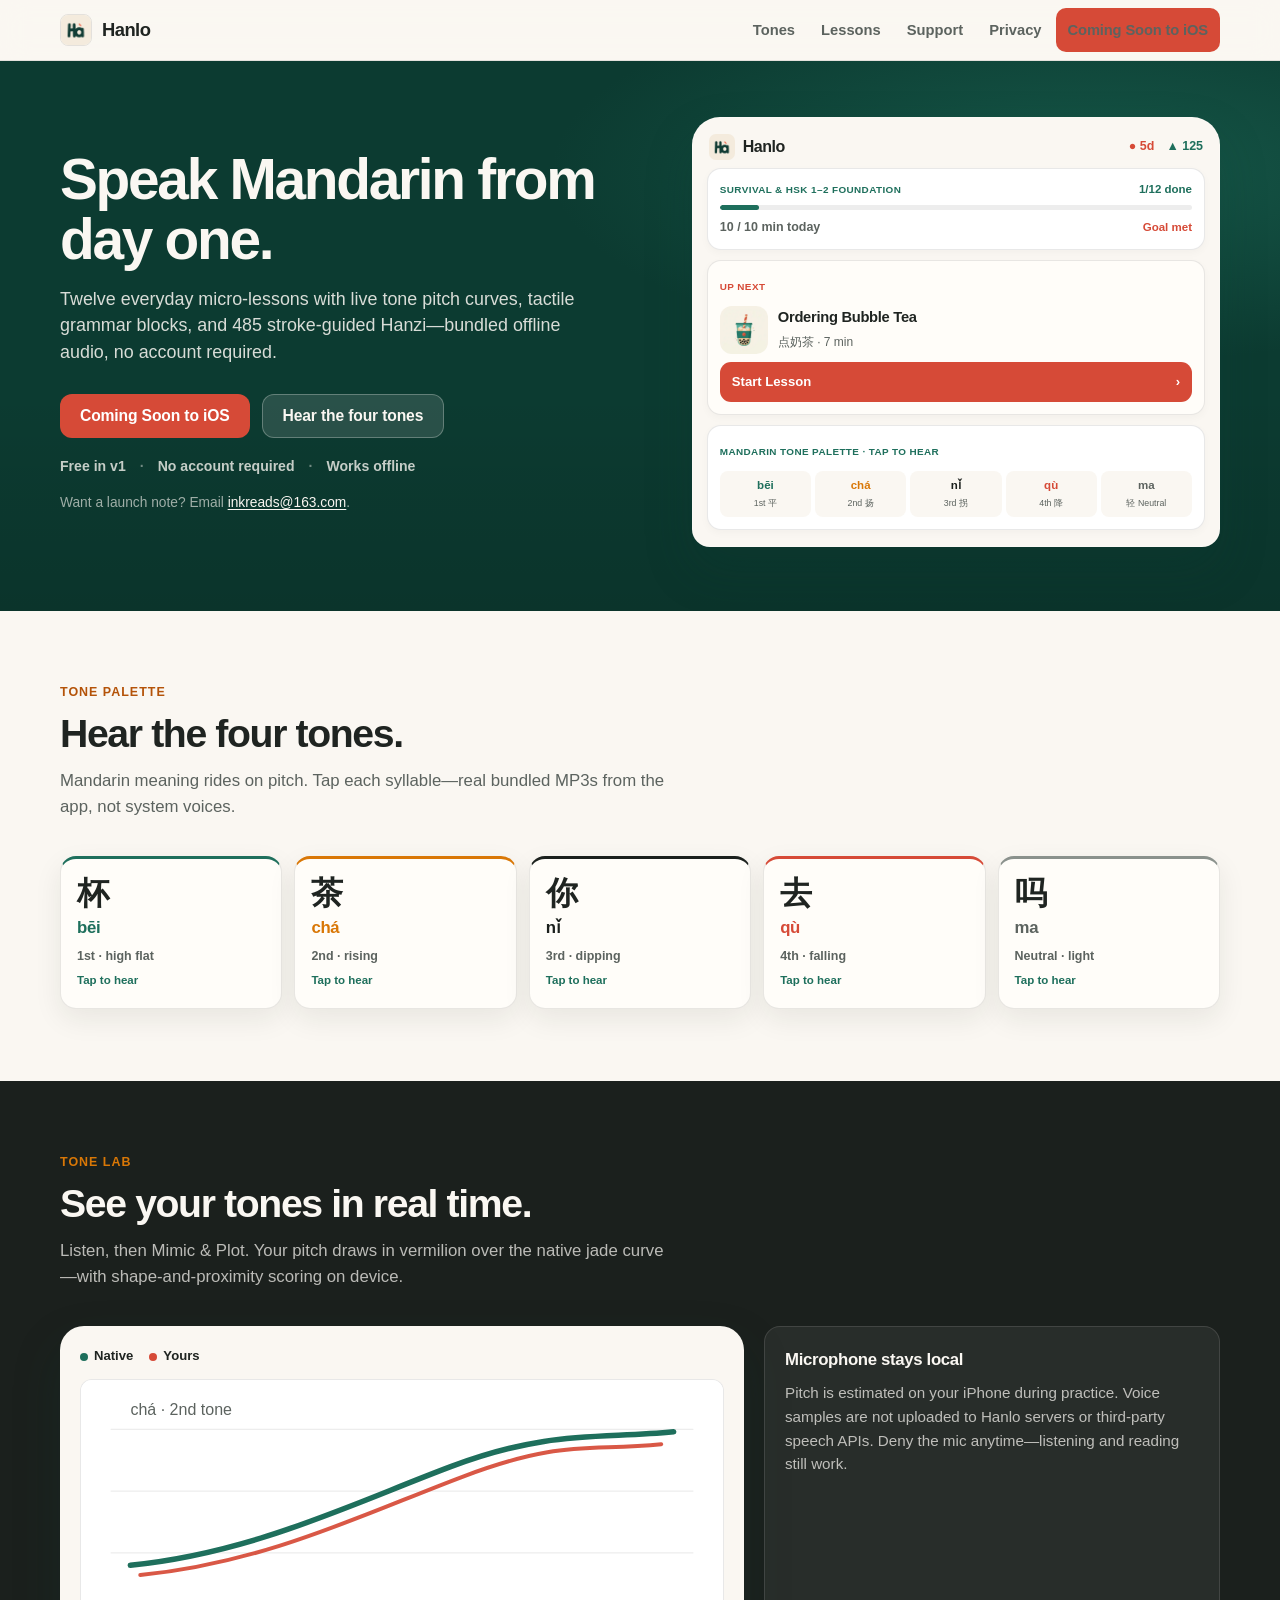
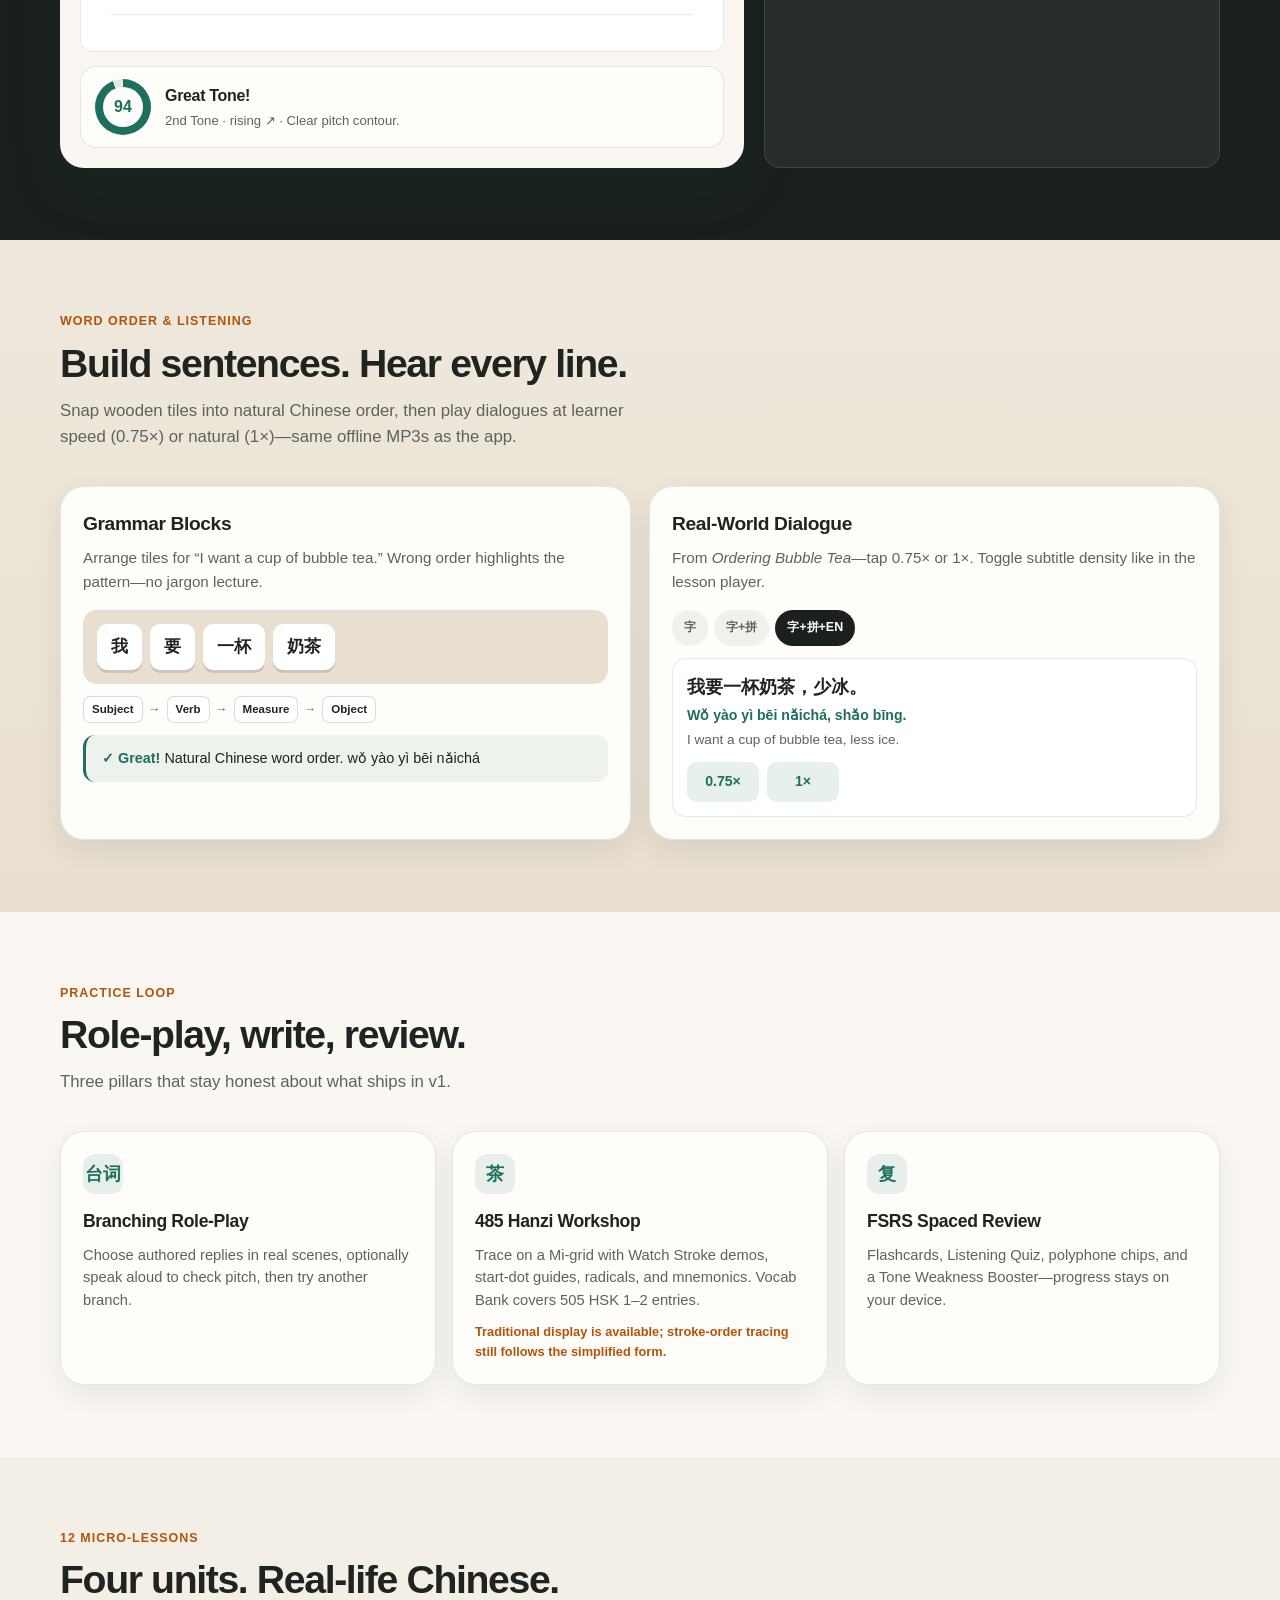
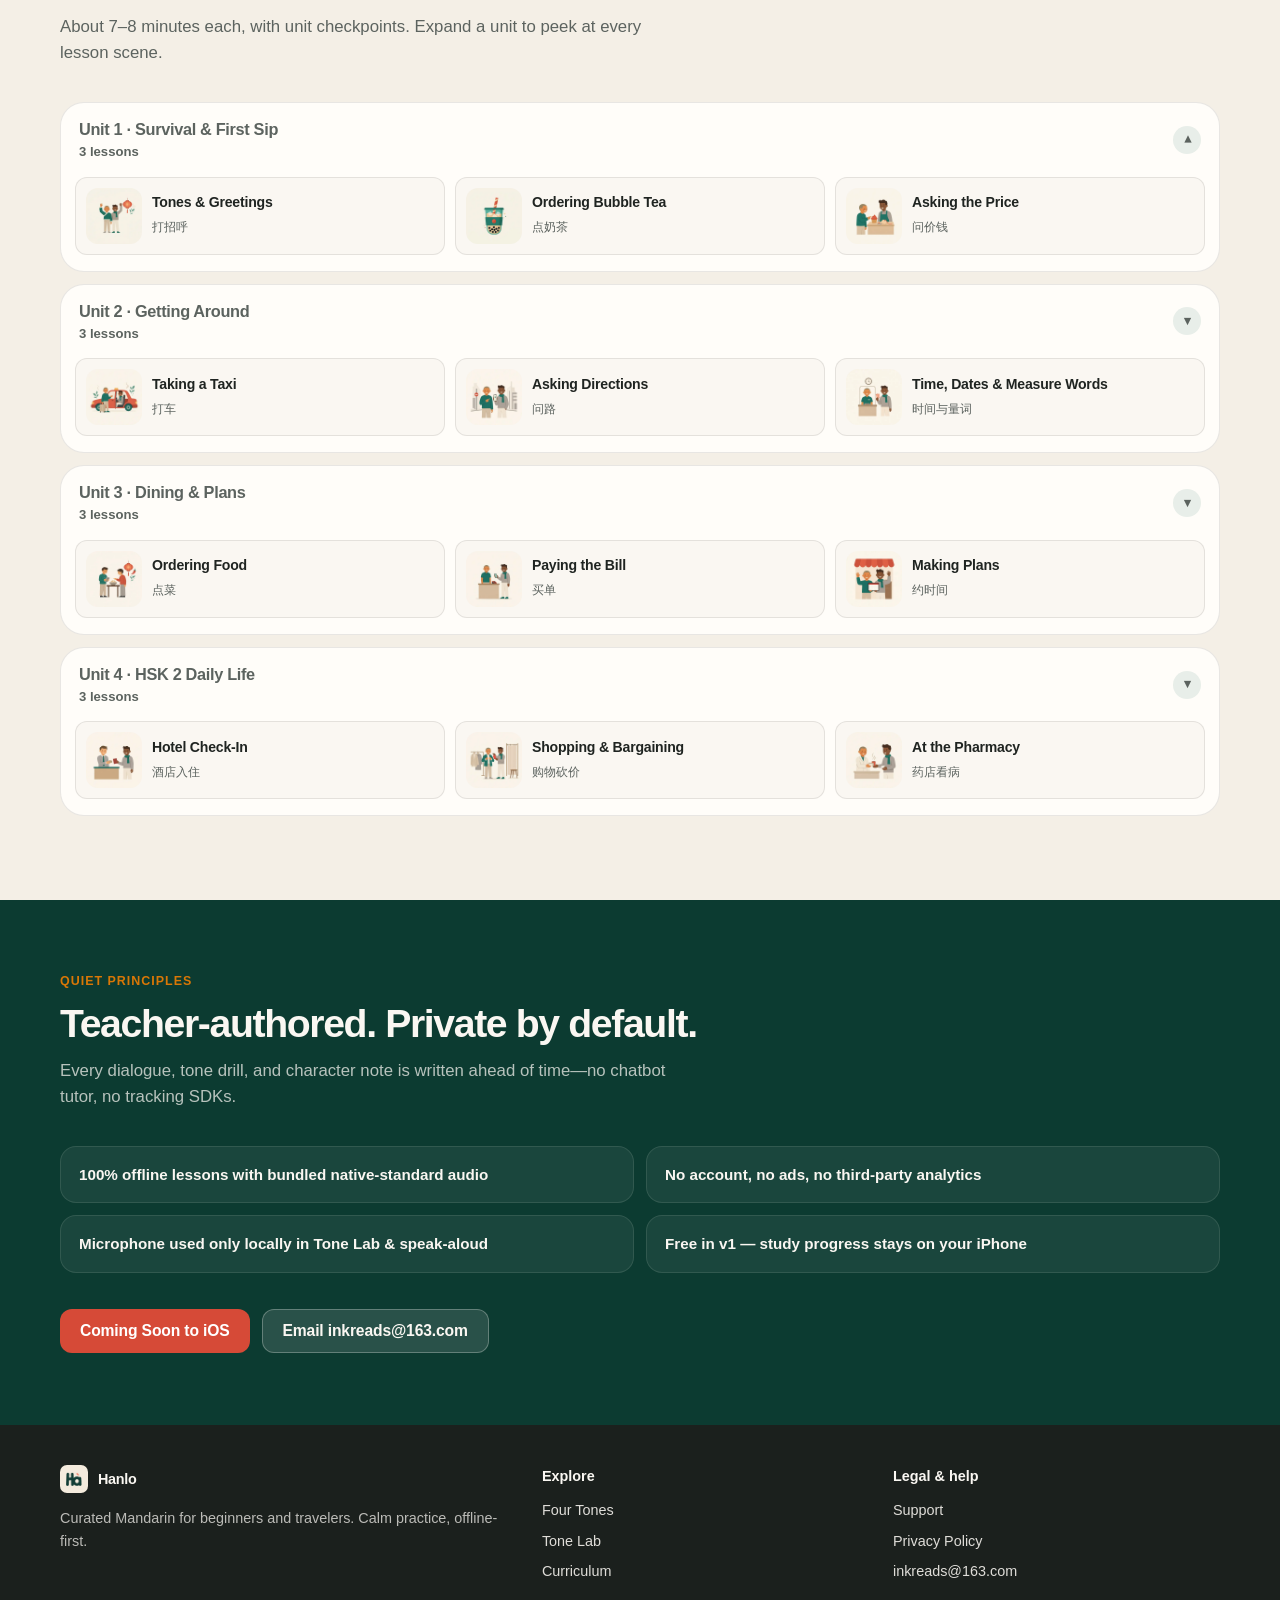
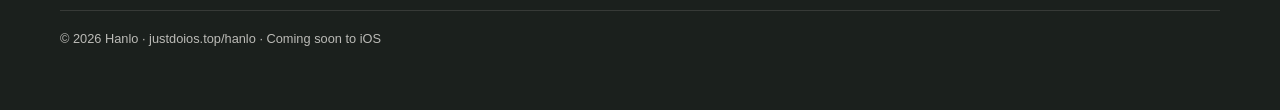
==== hanlo/index.html @ e84b67d1 "Publish Hanlo marketing site under hanlo/ Ship the static landing page, support FAQ, updated privacy" ====
<!DOCTYPE html>
<html lang="en">
<head>
  <meta charset="UTF-8" />
  <meta name="viewport" content="width=device-width, initial-scale=1.0" />
  <title>Hanlo — Speak Mandarin from day one</title>
  <meta name="description" content="Hanlo is a calm, offline Mandarin app for beginners and travelers: live Tone Lab pitch curves, grammar blocks, 485 stroke-guided Hanzi, and 12 real-life lessons. Free in v1, no account required." />
  <link rel="canonical" href="https://justdoios.top/hanlo/" />
  <meta name="theme-color" content="#0C3B31" />

  <meta property="og:type" content="website" />
  <meta property="og:url" content="https://justdoios.top/hanlo/" />
  <meta property="og:title" content="Hanlo — Speak Mandarin from day one" />
  <meta property="og:description" content="Curated Chinese, 100% offline. Live tone pitch plotting, wooden grammar blocks, 485 Hanzi, and bundled native-standard audio." />
  <meta property="og:image" content="https://justdoios.top/hanlo/assets/brand/og-hanlo.jpg" />
  <meta property="og:image:width" content="1200" />
  <meta property="og:image:height" content="630" />

  <meta name="twitter:card" content="summary_large_image" />
  <meta name="twitter:title" content="Hanlo — Speak Mandarin from day one" />
  <meta name="twitter:description" content="Curated Chinese, 100% offline. Live tones, grammar blocks, 485 Hanzi, 12 everyday lessons." />
  <meta name="twitter:image" content="https://justdoios.top/hanlo/assets/brand/og-hanlo.jpg" />

  <link rel="icon" type="image/png" href="./assets/brand/favicon.png" />
  <link rel="apple-touch-icon" href="./assets/brand/apple-touch-icon.png" />

  <link rel="stylesheet" href="./styles/tokens.css" />
  <link rel="stylesheet" href="./styles/site.css" />

  <script type="application/ld+json">
  {
    "@context": "https://schema.org",
    "@type": "SoftwareApplication",
    "name": "Hanlo",
    "applicationCategory": "EducationalApplication",
    "operatingSystem": "iOS",
    "description": "Offline Mandarin learning with live Tone Lab pitch curves, grammar blocks, 485 stroke-guided Hanzi, and 12 real-life micro-lessons.",
    "url": "https://justdoios.top/hanlo/",
    "image": "https://justdoios.top/hanlo/assets/brand/og-hanlo.jpg",
    "offers": {
      "@type": "Offer",
      "price": "0",
      "priceCurrency": "USD"
    }
  }
  </script>
</head>
<body>
  <a class="sr-only" href="#main">Skip to content</a>

  <header class="site-nav">
    <div class="wrap site-nav__inner">
      <a class="brand" href="./index.html" aria-label="Hanlo home">
        <img src="./assets/brand/logo-seal.png" width="32" height="32" alt="" />
        <span>Hanlo</span>
      </a>
      <nav aria-label="Primary">
        <ul class="nav-links">
          <li class="nav-hide-sm"><a href="#tones">Tones</a></li>
          <li class="nav-hide-sm"><a href="#curriculum">Lessons</a></li>
          <li><a href="./support.html">Support</a></li>
          <li><a href="./privacy.html">Privacy</a></li>
          <li class="nav-cta">
            <a class="btn btn--primary" data-cta="mail" data-cta-label="Get on the App Store" href="mailto:inkreads@163.com?subject=Hanlo%20iOS%20release%20reminder">Coming Soon to iOS</a>
          </li>
        </ul>
      </nav>
    </div>
  </header>

  <main id="main">
    <!-- 1. Hero -->
    <section class="hero" aria-labelledby="hero-title">
      <div class="wrap hero__grid">
        <div>
          <h1 id="hero-title">Speak Mandarin from day one.</h1>
          <p class="hero__lead">
            Twelve everyday micro-lessons with live tone pitch curves, tactile grammar blocks,
            and 485 stroke-guided Hanzi—bundled offline audio, no account required.
          </p>
          <div class="hero__actions">
            <a class="btn btn--primary" data-cta="mail" data-cta-label="Get on the App Store" href="mailto:inkreads@163.com?subject=Hanlo%20iOS%20release%20reminder">Coming Soon to iOS</a>
            <a class="btn btn--ghost" href="#tones">Hear the four tones</a>
          </div>
          <p class="meta-row" aria-label="Product facts">
            <span>Free in v1</span>
            <span>No account required</span>
            <span>Works offline</span>
          </p>
          <p class="hero__note" style="margin-top:14px">Want a launch note? Email <a href="mailto:inkreads@163.com" style="color:#FAF7F2">inkreads@163.com</a>.</p>
        </div>

        <div class="product-board reveal" aria-hidden="false">
          <div class="pb-nav">
            <div class="pb-brand">
              <img src="./assets/brand/logo-seal.png" width="26" height="26" alt="" />
              Hanlo
            </div>
            <div class="pb-metrics"><span class="fire">● 5d</span><span class="xp">▲ 125</span></div>
          </div>
          <div class="pb-body">
            <div class="pb-card">
              <div class="pb-row">
                <span class="pb-micro">Survival &amp; HSK 1–2 Foundation</span>
                <span style="font-size:0.72rem;font-weight:800;color:var(--bg-jade)">1/12 done</span>
              </div>
              <div class="pb-bar" aria-hidden="true"><i></i></div>
              <div class="pb-row" style="margin-top:8px">
                <span style="font-size:0.78rem;font-weight:700;color:var(--text-muted)">10 / 10 min today</span>
                <span style="font-size:0.72rem;font-weight:800;color:var(--accent-vermilion)">Goal met</span>
              </div>
            </div>
            <div class="pb-card pb-card--warm">
              <span class="pb-micro" style="color:var(--accent-vermilion)">Up next</span>
              <div class="pb-upnext" style="margin-top:8px">
                <picture>
                  <source srcset="./assets/scenes/scene_u01_l02.webp" type="image/webp" />
                  <img src="./assets/scenes/scene_u01_l02.jpg" width="48" height="48" alt="" />
                </picture>
                <div>
                  <strong>Ordering Bubble Tea</strong>
                  <span lang="zh-Hans">点奶茶 · 7 min</span>
                </div>
              </div>
              <div class="pb-cta"><span>Start Lesson</span><span>›</span></div>
            </div>
            <div class="pb-card">
              <span class="pb-micro">Mandarin Tone Palette · Tap to hear</span>
              <div class="tone-grid-5" aria-hidden="true">
                <div class="tone-pill-mini"><b class="t1">bēi</b><span>1st 平</span></div>
                <div class="tone-pill-mini"><b class="t2">chá</b><span>2nd 扬</span></div>
                <div class="tone-pill-mini"><b class="t3">nǐ</b><span>3rd 拐</span></div>
                <div class="tone-pill-mini"><b class="t4">qù</b><span>4th 降</span></div>
                <div class="tone-pill-mini"><b class="t0">ma</b><span>轻 Neutral</span></div>
              </div>
            </div>
          </div>
        </div>
      </div>
    </section>

    <!-- 2. Hear the Four Tones -->
    <section class="section tones" id="tones" aria-labelledby="tones-title">
      <div class="wrap">
        <div class="section-head reveal">
          <p class="section__eyebrow">Tone palette</p>
          <h2 class="section__title" id="tones-title">Hear the four tones.</h2>
          <p class="section__lead">
            Mandarin meaning rides on pitch. Tap each syllable—real bundled MP3s from the app, not system voices.
          </p>
        </div>
        <div class="tone-board reveal" role="group" aria-label="Five Mandarin tone samples">
          <button type="button" class="tone-card tone-card--1" data-audio="./assets/audio/hanzi_u676f.mp3" aria-label="Play bēi, first tone">
            <span class="tone-card__hanzi" lang="zh-Hans">杯</span>
            <span class="tone-card__py t1">bēi</span>
            <span class="tone-card__label">1st · high flat</span>
            <span class="tone-card__hint">Tap to hear</span>
          </button>
          <button type="button" class="tone-card tone-card--2" data-audio="./assets/audio/hanzi_u8336.mp3" aria-label="Play chá, second tone">
            <span class="tone-card__hanzi" lang="zh-Hans">茶</span>
            <span class="tone-card__py t2">chá</span>
            <span class="tone-card__label">2nd · rising</span>
            <span class="tone-card__hint">Tap to hear</span>
          </button>
          <button type="button" class="tone-card tone-card--3" data-audio="./assets/audio/hanzi_u4f60.mp3" aria-label="Play nǐ, third tone">
            <span class="tone-card__hanzi" lang="zh-Hans">你</span>
            <span class="tone-card__py t3">nǐ</span>
            <span class="tone-card__label">3rd · dipping</span>
            <span class="tone-card__hint">Tap to hear</span>
          </button>
          <button type="button" class="tone-card tone-card--4" data-audio="./assets/audio/hanzi_u53bb.mp3" aria-label="Play qù, fourth tone">
            <span class="tone-card__hanzi" lang="zh-Hans">去</span>
            <span class="tone-card__py t4">qù</span>
            <span class="tone-card__label">4th · falling</span>
            <span class="tone-card__hint">Tap to hear</span>
          </button>
          <button type="button" class="tone-card tone-card--0" data-audio="./assets/audio/hanzi_u5417.mp3" aria-label="Play ma, neutral tone">
            <span class="tone-card__hanzi" lang="zh-Hans">吗</span>
            <span class="tone-card__py t0">ma</span>
            <span class="tone-card__label">Neutral · light</span>
            <span class="tone-card__hint">Tap to hear</span>
          </button>
        </div>
        <!-- Preload=none audio hooks for a11y / progressive enhancement -->
        <audio preload="none" src="./assets/audio/hanzi_u676f.mp3" aria-hidden="true"></audio>
        <audio preload="none" src="./assets/audio/hanzi_u8336.mp3" aria-hidden="true"></audio>
        <audio preload="none" src="./assets/audio/hanzi_u4f60.mp3" aria-hidden="true"></audio>
        <audio preload="none" src="./assets/audio/hanzi_u53bb.mp3" aria-hidden="true"></audio>
        <audio preload="none" src="./assets/audio/hanzi_u5417.mp3" aria-hidden="true"></audio>
      </div>
    </section>

    <!-- 3. Tone Lab -->
    <section class="section tonelab" id="tone-lab" aria-labelledby="tonelab-title">
      <div class="wrap">
        <div class="section-head reveal">
          <p class="section__eyebrow">Tone Lab</p>
          <h2 class="section__title" id="tonelab-title">See your tones in real time.</h2>
          <p class="section__lead">
            Listen, then Mimic &amp; Plot. Your pitch draws in vermilion over the native jade curve—with shape-and-proximity scoring on device.
          </p>
        </div>
        <div class="tonelab-panel">
          <div class="pitch-card reveal">
            <div class="pitch-legend">
              <span><i class="dot dot--jade"></i>Native</span>
              <span><i class="dot dot--verm"></i>Yours</span>
            </div>
            <svg class="pitch-svg" viewBox="0 0 520 220" role="img" aria-label="Example pitch contour for chá: native rising curve with learner overlay">
              <rect x="0" y="0" width="520" height="220" fill="#fff" />
              <g stroke="rgba(31,36,33,0.08)" stroke-width="1">
                <line x1="24" y1="40" x2="496" y2="40" />
                <line x1="24" y1="90" x2="496" y2="90" />
                <line x1="24" y1="140" x2="496" y2="140" />
                <line x1="24" y1="190" x2="496" y2="190" />
              </g>
              <path d="M40 150 C 140 140, 220 100, 300 70 S 420 48, 480 42" fill="none" stroke="#1E6F5C" stroke-width="4.5" stroke-linecap="round" />
              <path d="M48 158 C 150 148, 230 108, 310 78 S 410 58, 470 52" fill="none" stroke="#D64A37" stroke-width="3.2" stroke-linecap="round" stroke-dasharray="0" opacity="0.92" />
              <text x="40" y="28" fill="#5C635F" font-size="13" font-family="var(--font)">chá · 2nd tone</text>
            </svg>
            <div class="score-bar">
              <div class="score-ring" aria-hidden="true"><span>94</span></div>
              <div>
                <strong>Great Tone!</strong>
                <p>2nd Tone · rising ↗ · Clear pitch contour.</p>
              </div>
            </div>
          </div>
          <aside class="privacy-note reveal">
            <h3>Microphone stays local</h3>
            <p>
              Pitch is estimated on your iPhone during practice. Voice samples are not uploaded to Hanlo servers or third-party speech APIs.
              Deny the mic anytime—listening and reading still work.
            </p>
          </aside>
        </div>
      </div>
    </section>

    <!-- 4. Grammar Blocks & Dialogues -->
    <section class="section grammar" id="grammar" aria-labelledby="grammar-title">
      <div class="wrap">
        <div class="section-head reveal">
          <p class="section__eyebrow">Word order &amp; listening</p>
          <h2 class="section__title" id="grammar-title">Build sentences. Hear every line.</h2>
          <p class="section__lead">
            Snap wooden tiles into natural Chinese order, then play dialogues at learner speed (0.75×) or natural (1×)—same offline MP3s as the app.
          </p>
        </div>
        <div class="feature-grid">
          <article class="feature-card reveal">
            <h3>Grammar Blocks</h3>
            <p>Arrange tiles for “I want a cup of bubble tea.” Wrong order highlights the pattern—no jargon lecture.</p>
            <div class="wood-tray" aria-label="Example sentence tray" lang="zh-Hans">
              <span class="wood-tile">我</span>
              <span class="wood-tile">要</span>
              <span class="wood-tile">一杯</span>
              <span class="wood-tile">奶茶</span>
            </div>
            <div class="pattern-row" aria-label="Pattern">
              <span class="pat-chip">Subject</span><span class="pat-arr">→</span>
              <span class="pat-chip">Verb</span><span class="pat-arr">→</span>
              <span class="pat-chip">Measure</span><span class="pat-arr">→</span>
              <span class="pat-chip">Object</span>
            </div>
            <div class="fb-ok"><strong>✓ Great!</strong> Natural Chinese word order. <span lang="zh-Hans">wǒ yào yì bēi nǎichá</span></div>
          </article>

          <article class="feature-card reveal" data-dialogue>
            <h3>Real-World Dialogue</h3>
            <p>From <em>Ordering Bubble Tea</em>—tap 0.75× or 1×. Toggle subtitle density like in the lesson player.</p>
            <div class="subtitle-toggle" role="group" aria-label="Subtitle density">
              <button type="button" class="sub-chip" data-sub="hanzi" aria-pressed="false">字</button>
              <button type="button" class="sub-chip" data-sub="hanzi-py" aria-pressed="false">字+拼</button>
              <button type="button" class="sub-chip" data-sub="full" aria-pressed="true">字+拼+EN</button>
            </div>
            <div class="dialogue-line" data-mode="full">
              <p class="dlg-zh" lang="zh-Hans">我要一杯奶茶，少冰。</p>
              <p class="dlg-py">Wǒ yào yì bēi nǎichá, shǎo bīng.</p>
              <p class="dlg-en">I want a cup of bubble tea, less ice.</p>
              <div class="speed-row">
                <button type="button" class="speed-btn" data-audio="./assets/audio/u01_l02_d02_075x.mp3" aria-label="Play dialogue at 0.75 speed">0.75×</button>
                <button type="button" class="speed-btn" data-audio="./assets/audio/u01_l02_d02_1x.mp3" aria-label="Play dialogue at normal speed">1×</button>
              </div>
            </div>
            <audio preload="none" src="./assets/audio/u01_l02_d02_075x.mp3" aria-hidden="true"></audio>
            <audio preload="none" src="./assets/audio/u01_l02_d02_1x.mp3" aria-hidden="true"></audio>
          </article>
        </div>
      </div>
    </section>

    <!-- 5. Role-Play / Hanzi / FSRS -->
    <section class="section pillars" id="pillars" aria-labelledby="pillars-title">
      <div class="wrap">
        <div class="section-head reveal">
          <p class="section__eyebrow">Practice loop</p>
          <h2 class="section__title" id="pillars-title">Role-play, write, review.</h2>
          <p class="section__lead">Three pillars that stay honest about what ships in v1.</p>
        </div>
        <div class="pillar-grid">
          <article class="pillar reveal">
            <div class="pillar__icon" aria-hidden="true">台词</div>
            <h3>Branching Role-Play</h3>
            <p>Choose authored replies in real scenes, optionally speak aloud to check pitch, then try another branch.</p>
          </article>
          <article class="pillar reveal">
            <div class="pillar__icon" aria-hidden="true">茶</div>
            <h3>485 Hanzi Workshop</h3>
            <p>Trace on a Mi-grid with Watch Stroke demos, start-dot guides, radicals, and mnemonics. Vocab Bank covers 505 HSK 1–2 entries.</p>
            <p class="caveat">Traditional display is available; stroke-order tracing still follows the simplified form.</p>
          </article>
          <article class="pillar reveal">
            <div class="pillar__icon" aria-hidden="true">复</div>
            <h3>FSRS Spaced Review</h3>
            <p>Flashcards, Listening Quiz, polyphone chips, and a Tone Weakness Booster—progress stays on your device.</p>
          </article>
        </div>
      </div>
    </section>

    <!-- 6. Curriculum -->
    <section class="section curriculum" id="curriculum" aria-labelledby="curriculum-title">
      <div class="wrap">
        <div class="section-head reveal">
          <p class="section__eyebrow">12 micro-lessons</p>
          <h2 class="section__title" id="curriculum-title">Four units. Real-life Chinese.</h2>
          <p class="section__lead">About 7–8 minutes each, with unit checkpoints. Expand a unit to peek at every lesson scene.</p>
        </div>

        <div class="unit reveal" open>
          <button type="button" class="unit__toggle" aria-expanded="true">
            <span>
              <strong>Unit 1 · Survival &amp; First Sip</strong>
              <span>3 lessons</span>
            </span>
            <span class="unit__chevron" aria-hidden="true">▾</span>
          </button>
          <div class="unit__body">
            <div class="lesson-card">
              <picture>
                <source srcset="./assets/scenes/scene_u01_l01.webp" type="image/webp" />
                <img src="./assets/scenes/scene_u01_l01.jpg" width="56" height="56" alt="" />
              </picture>
              <div><strong>Tones &amp; Greetings</strong><span lang="zh-Hans">打招呼</span></div>
            </div>
            <div class="lesson-card">
              <picture>
                <source srcset="./assets/scenes/scene_u01_l02.webp" type="image/webp" />
                <img src="./assets/scenes/scene_u01_l02.jpg" width="56" height="56" alt="" />
              </picture>
              <div><strong>Ordering Bubble Tea</strong><span lang="zh-Hans">点奶茶</span></div>
            </div>
            <div class="lesson-card">
              <picture>
                <source srcset="./assets/scenes/scene_u01_l03.webp" type="image/webp" />
                <img src="./assets/scenes/scene_u01_l03.jpg" width="56" height="56" alt="" />
              </picture>
              <div><strong>Asking the Price</strong><span lang="zh-Hans">问价钱</span></div>
            </div>
          </div>
        </div>

        <div class="unit reveal">
          <button type="button" class="unit__toggle" aria-expanded="false">
            <span>
              <strong>Unit 2 · Getting Around</strong>
              <span>3 lessons</span>
            </span>
            <span class="unit__chevron" aria-hidden="true">▾</span>
          </button>
          <div class="unit__body" hidden>
            <div class="lesson-card">
              <picture>
                <source srcset="./assets/scenes/scene_u02_l01.webp" type="image/webp" />
                <img src="./assets/scenes/scene_u02_l01.jpg" width="56" height="56" alt="" />
              </picture>
              <div><strong>Taking a Taxi</strong><span lang="zh-Hans">打车</span></div>
            </div>
            <div class="lesson-card">
              <picture>
                <source srcset="./assets/scenes/scene_u02_l02.webp" type="image/webp" />
                <img src="./assets/scenes/scene_u02_l02.jpg" width="56" height="56" alt="" />
              </picture>
              <div><strong>Asking Directions</strong><span lang="zh-Hans">问路</span></div>
            </div>
            <div class="lesson-card">
              <picture>
                <source srcset="./assets/scenes/scene_u02_l03.webp" type="image/webp" />
                <img src="./assets/scenes/scene_u02_l03.jpg" width="56" height="56" alt="" />
              </picture>
              <div><strong>Time, Dates &amp; Measure Words</strong><span lang="zh-Hans">时间与量词</span></div>
            </div>
          </div>
        </div>

        <div class="unit reveal">
          <button type="button" class="unit__toggle" aria-expanded="false">
            <span>
              <strong>Unit 3 · Dining &amp; Plans</strong>
              <span>3 lessons</span>
            </span>
            <span class="unit__chevron" aria-hidden="true">▾</span>
          </button>
          <div class="unit__body" hidden>
            <div class="lesson-card">
              <picture>
                <source srcset="./assets/scenes/scene_u03_l01.webp" type="image/webp" />
                <img src="./assets/scenes/scene_u03_l01.jpg" width="56" height="56" alt="" />
              </picture>
              <div><strong>Ordering Food</strong><span lang="zh-Hans">点菜</span></div>
            </div>
            <div class="lesson-card">
              <picture>
                <source srcset="./assets/scenes/scene_u03_l02.webp" type="image/webp" />
                <img src="./assets/scenes/scene_u03_l02.jpg" width="56" height="56" alt="" />
              </picture>
              <div><strong>Paying the Bill</strong><span lang="zh-Hans">买单</span></div>
            </div>
            <div class="lesson-card">
              <picture>
                <source srcset="./assets/scenes/scene_u03_l03.webp" type="image/webp" />
                <img src="./assets/scenes/scene_u03_l03.jpg" width="56" height="56" alt="" />
              </picture>
              <div><strong>Making Plans</strong><span lang="zh-Hans">约时间</span></div>
            </div>
          </div>
        </div>

        <div class="unit reveal">
          <button type="button" class="unit__toggle" aria-expanded="false">
            <span>
              <strong>Unit 4 · HSK 2 Daily Life</strong>
              <span>3 lessons</span>
            </span>
            <span class="unit__chevron" aria-hidden="true">▾</span>
          </button>
          <div class="unit__body" hidden>
            <div class="lesson-card">
              <picture>
                <source srcset="./assets/scenes/scene_u04_l01.webp" type="image/webp" />
                <img src="./assets/scenes/scene_u04_l01.jpg" width="56" height="56" alt="" />
              </picture>
              <div><strong>Hotel Check-In</strong><span lang="zh-Hans">酒店入住</span></div>
            </div>
            <div class="lesson-card">
              <picture>
                <source srcset="./assets/scenes/scene_u04_l02.webp" type="image/webp" />
                <img src="./assets/scenes/scene_u04_l02.jpg" width="56" height="56" alt="" />
              </picture>
              <div><strong>Shopping &amp; Bargaining</strong><span lang="zh-Hans">购物砍价</span></div>
            </div>
            <div class="lesson-card">
              <picture>
                <source srcset="./assets/scenes/scene_u04_l03.webp" type="image/webp" />
                <img src="./assets/scenes/scene_u04_l03.jpg" width="56" height="56" alt="" />
              </picture>
              <div><strong>At the Pharmacy</strong><span lang="zh-Hans">药店看病</span></div>
            </div>
          </div>
        </div>
      </div>
    </section>

    <!-- 7. Quiet Principles + Closing CTA -->
    <section class="section principles" id="contact" aria-labelledby="principles-title">
      <div class="wrap">
        <div class="section-head reveal">
          <p class="section__eyebrow">Quiet principles</p>
          <h2 class="section__title" id="principles-title">Teacher-authored. Private by default.</h2>
          <p class="section__lead">
            Every dialogue, tone drill, and character note is written ahead of time—no chatbot tutor, no tracking SDKs.
          </p>
        </div>
        <ul class="principle-list reveal">
          <li>100% offline lessons with bundled native-standard audio</li>
          <li>No account, no ads, no third-party analytics</li>
          <li>Microphone used only locally in Tone Lab &amp; speak-aloud</li>
          <li>Free in v1 — study progress stays on your iPhone</li>
        </ul>
        <div class="close-cta reveal">
          <a class="btn btn--primary" data-cta="mail" data-cta-label="Get on the App Store" href="mailto:inkreads@163.com?subject=Hanlo%20iOS%20release%20reminder">Coming Soon to iOS</a>
          <a class="btn btn--ghost" href="mailto:inkreads@163.com">Email inkreads@163.com</a>
        </div>
      </div>
    </section>
  </main>

  <footer class="site-footer">
    <div class="wrap">
      <div class="footer__grid">
        <div>
          <div class="footer__brand">
            <img src="./assets/brand/logo-seal.png" width="28" height="28" alt="" />
            Hanlo
          </div>
          <p>Curated Mandarin for beginners and travelers. Calm practice, offline-first.</p>
        </div>
        <div class="footer__nav">
          <strong>Explore</strong>
          <a href="#tones">Four Tones</a>
          <a href="#tone-lab">Tone Lab</a>
          <a href="#curriculum">Curriculum</a>
        </div>
        <div class="footer__nav">
          <strong>Legal &amp; help</strong>
          <a href="./support.html">Support</a>
          <a href="./privacy.html">Privacy Policy</a>
          <a href="mailto:inkreads@163.com">inkreads@163.com</a>
        </div>
      </div>
      <p class="footer__copy">© 2026 Hanlo · justdoios.top/hanlo · Coming soon to iOS</p>
    </div>
  </footer>

  <script src="./scripts/main.js" defer></script>
</body>
</html>
---- hanlo/styles/tokens.css ----
/* Hanlo web tokens — aligned with HanloTheme + AA contrast */
:root {
  --bg-paper: #FAF7F2;
  --bg-paper-alt: #F4EFE6;
  --bg-wood: #EFE8DC;
  --bg-wood-deep: #E8DFD1;
  --bg-jade-deep: #0C3B31;
  --bg-jade: #1E6F5C;
  --bg-ink: #1B201D;
  --text-ink: #1F2421;
  --text-muted: #5C635F;
  --accent-vermilion: #D64A37;
  --accent-vermilion-hover: #BE3C2B;
  --accent-gold-text: #B45309;
  --accent-gold-deco: #D97706;
  --surface-card: #FFFDF9;
  --line: rgba(31, 36, 33, 0.1);
  --line-strong: rgba(31, 36, 33, 0.16);
  --shadow-soft: 0 10px 28px rgba(27, 32, 29, 0.08);
  --shadow-lift: 0 22px 48px rgba(12, 59, 49, 0.22);
  --radius-sm: 10px;
  --radius-md: 16px;
  --radius-lg: 24px;
  --radius-pill: 999px;
  --font: "SF Pro Display", -apple-system, BlinkMacSystemFont, "Segoe UI",
    "PingFang SC", "Hiragino Sans GB", "Helvetica Neue", sans-serif;
  --content-max: 1160px;
  --pad-x: 20px;
  --touch: 44px;
  --ease: cubic-bezier(0.22, 1, 0.36, 1);
}

@media (min-width: 640px) {
  :root { --pad-x: 28px; }
}

@media (min-width: 1024px) {
  :root { --pad-x: 40px; }
}
---- hanlo/styles/site.css ----
/* Hanlo marketing site — Direction A: Four Tones Frameless Web */

*,
*::before,
*::after { box-sizing: border-box; }

html {
  scroll-behavior: smooth;
  -webkit-text-size-adjust: 100%;
}

body {
  margin: 0;
  font-family: var(--font);
  color: var(--text-ink);
  background: var(--bg-paper);
  line-height: 1.55;
  -webkit-font-smoothing: antialiased;
  text-rendering: optimizeLegibility;
}

img { max-width: 100%; display: block; height: auto; }
a { color: var(--bg-jade); text-decoration-thickness: 1px; text-underline-offset: 2px; }
a:hover { color: var(--accent-vermilion); }

button {
  font: inherit;
  cursor: pointer;
  border: none;
  background: none;
  color: inherit;
}

:focus { outline: none; }
:focus-visible {
  outline: 2px solid var(--accent-vermilion);
  outline-offset: 3px;
}

.sr-only {
  position: absolute;
  width: 1px;
  height: 1px;
  padding: 0;
  margin: -1px;
  overflow: hidden;
  clip: rect(0, 0, 0, 0);
  white-space: nowrap;
  border: 0;
}

.wrap {
  width: min(100% - (var(--pad-x) * 2), var(--content-max));
  margin-inline: auto;
}

/* ——— Top nav ——— */
.site-nav {
  position: sticky;
  top: 0;
  z-index: 40;
  backdrop-filter: saturate(1.2) blur(14px);
  -webkit-backdrop-filter: saturate(1.2) blur(14px);
  background: rgba(250, 247, 242, 0.88);
  border-bottom: 1px solid var(--line);
}

.site-nav__inner {
  display: flex;
  align-items: center;
  justify-content: space-between;
  min-height: 60px;
  gap: 16px;
}

.brand {
  display: inline-flex;
  align-items: center;
  gap: 10px;
  text-decoration: none;
  color: var(--text-ink);
  min-height: var(--touch);
}

.brand img {
  width: 32px;
  height: 32px;
  border-radius: 8px;
  border: 1px solid var(--line);
}

.brand span {
  font-weight: 800;
  font-size: 1.15rem;
  letter-spacing: -0.03em;
}

.nav-links {
  display: flex;
  align-items: center;
  flex-wrap: wrap;
  justify-content: flex-end;
  gap: 2px;
  list-style: none;
  margin: 0;
  padding: 0;
}

.nav-links a {
  display: inline-flex;
  align-items: center;
  min-height: var(--touch);
  padding: 0 10px;
  color: var(--text-muted);
  text-decoration: none;
  font-size: 0.88rem;
  font-weight: 600;
  border-radius: var(--radius-sm);
}

@media (min-width: 640px) {
  .nav-links a {
    font-size: 0.92rem;
    padding: 0 12px;
  }
}

.nav-links .nav-hide-sm { display: none; }

@media (min-width: 640px) {
  .nav-links .nav-hide-sm { display: list-item; }
}

.nav-links a:hover,
.nav-links a[aria-current="page"] {
  color: var(--text-ink);
  background: rgba(30, 111, 92, 0.08);
}

.nav-cta {
  display: none;
}

@media (min-width: 640px) {
  .nav-cta {
    display: inline-flex;
  }
}

/* ——— Buttons / CTA ——— */
.btn {
  display: inline-flex;
  align-items: center;
  justify-content: center;
  gap: 8px;
  min-height: var(--touch);
  padding: 0 20px;
  border-radius: 12px;
  font-weight: 700;
  font-size: 0.98rem;
  letter-spacing: -0.01em;
  text-decoration: none;
  transition: background 160ms var(--ease), transform 160ms var(--ease), color 160ms var(--ease);
}

.btn:active { transform: translateY(1px); }

.btn--primary {
  background: var(--accent-vermilion);
  color: #fff;
}

.btn--primary:hover {
  background: var(--accent-vermilion-hover);
  color: #fff;
}

.btn--ghost {
  background: rgba(250, 247, 242, 0.12);
  color: var(--bg-paper);
  border: 1px solid rgba(250, 247, 242, 0.28);
}

.btn--ghost:hover {
  background: rgba(250, 247, 242, 0.2);
  color: #fff;
}

.btn--jade {
  background: var(--bg-jade);
  color: #fff;
}

.btn--jade:hover {
  background: #185a4b;
  color: #fff;
}

.btn--soft {
  background: rgba(30, 111, 92, 0.1);
  color: var(--bg-jade);
}

.btn--soft:hover {
  background: rgba(30, 111, 92, 0.16);
  color: var(--bg-jade-deep);
}

.meta-row {
  display: flex;
  flex-wrap: wrap;
  gap: 8px 14px;
  color: rgba(250, 247, 242, 0.78);
  font-size: 0.88rem;
  font-weight: 600;
}

.meta-row span::before {
  content: "·";
  margin-right: 14px;
  opacity: 0.55;
}

.meta-row span:first-child::before { content: none; margin: 0; }

/* ——— Sections ——— */
.section {
  padding: 72px 0;
}

.section--tight { padding: 56px 0; }

.section__eyebrow {
  margin: 0 0 10px;
  font-size: 0.78rem;
  font-weight: 800;
  letter-spacing: 0.08em;
  text-transform: uppercase;
  color: var(--accent-gold-text);
}

.section__title {
  margin: 0 0 12px;
  font-size: clamp(1.7rem, 3.4vw, 2.45rem);
  line-height: 1.12;
  letter-spacing: -0.035em;
  font-weight: 800;
}

.section__lead {
  margin: 0;
  max-width: 38rem;
  color: var(--text-muted);
  font-size: 1.05rem;
}

.section-head {
  margin-bottom: 36px;
}

/* ——— Hero ——— */
.hero {
  position: relative;
  background: var(--bg-jade-deep);
  color: var(--bg-paper);
  overflow: hidden;
  padding: 56px 0 64px;
}

.hero::before {
  content: "";
  position: absolute;
  inset: 0;
  background:
    radial-gradient(ellipse 60% 50% at 85% 20%, rgba(30, 111, 92, 0.55), transparent 70%),
    linear-gradient(180deg, transparent 60%, rgba(0, 0, 0, 0.12));
  pointer-events: none;
}

.hero__grid {
  position: relative;
  display: grid;
  gap: 40px;
  align-items: center;
}

@media (min-width: 1024px) {
  .hero__grid {
    grid-template-columns: 1.05fr 0.95fr;
    gap: 48px;
  }
}

.hero h1 {
  margin: 0 0 16px;
  font-size: clamp(2.25rem, 5.2vw, 3.55rem);
  line-height: 1.05;
  letter-spacing: -0.04em;
  font-weight: 800;
  color: #FAF7F2;
}

.hero__lead {
  margin: 0 0 28px;
  max-width: 34rem;
  font-size: 1.12rem;
  line-height: 1.5;
  color: rgba(250, 247, 242, 0.86);
}

.hero__actions {
  display: flex;
  flex-wrap: wrap;
  gap: 12px;
  margin-bottom: 18px;
}

.hero__note {
  margin: 0;
  font-size: 0.86rem;
  color: rgba(250, 247, 242, 0.62);
}

/* Frameless product board */
.product-board {
  position: relative;
  border-radius: 28px 28px 18px 18px;
  background: var(--bg-paper);
  color: var(--text-ink);
  box-shadow: var(--shadow-lift);
  overflow: hidden;
  border: 1px solid rgba(255, 255, 255, 0.18);
}

.pb-nav {
  display: flex;
  align-items: center;
  justify-content: space-between;
  padding: 16px 16px 8px;
}

.pb-brand {
  display: flex;
  align-items: center;
  gap: 8px;
  font-weight: 800;
  letter-spacing: -0.03em;
}

.pb-brand img {
  width: 26px;
  height: 26px;
  border-radius: 7px;
}

.pb-metrics {
  display: flex;
  gap: 12px;
  font-size: 0.78rem;
  font-weight: 800;
  font-variant-numeric: tabular-nums;
}

.pb-metrics .fire { color: var(--accent-vermilion); }
.pb-metrics .xp { color: var(--bg-jade); }

.pb-body { padding: 0 14px 16px; display: flex; flex-direction: column; gap: 10px; }

.pb-card {
  background: #fff;
  border: 1px solid var(--line);
  border-radius: 14px;
  padding: 12px;
  box-shadow: 0 3px 8px rgba(0, 0, 0, 0.03);
}

.pb-card--warm { background: var(--surface-card); }

.pb-micro {
  font-size: 0.62rem;
  font-weight: 800;
  letter-spacing: 0.04em;
  text-transform: uppercase;
  color: var(--bg-jade);
}

.pb-row {
  display: flex;
  align-items: center;
  justify-content: space-between;
  gap: 8px;
}

.pb-bar {
  height: 5px;
  border-radius: var(--radius-pill);
  background: rgba(31, 36, 33, 0.08);
  overflow: hidden;
  margin-top: 6px;
}

.pb-bar > i {
  display: block;
  height: 100%;
  width: 8.3%;
  background: var(--bg-jade);
  border-radius: inherit;
}

.pb-upnext {
  display: flex;
  gap: 10px;
  align-items: center;
}

.pb-upnext img {
  width: 48px;
  height: 48px;
  border-radius: 12px;
  object-fit: cover;
  flex: none;
}

.pb-upnext strong {
  display: block;
  font-size: 0.92rem;
  letter-spacing: -0.02em;
}

.pb-upnext span {
  font-size: 0.75rem;
  color: var(--text-muted);
}

.pb-cta {
  margin-top: 8px;
  display: flex;
  align-items: center;
  justify-content: space-between;
  background: var(--accent-vermilion);
  color: #fff;
  border-radius: 11px;
  padding: 10px 12px;
  font-size: 0.82rem;
  font-weight: 700;
}

.tone-grid-5 {
  display: grid;
  grid-template-columns: repeat(5, 1fr);
  gap: 4px;
  margin-top: 8px;
}

.tone-pill-mini {
  background: var(--bg-paper);
  border-radius: 8px;
  padding: 6px 2px;
  text-align: center;
}

.tone-pill-mini b {
  display: block;
  font-size: 0.72rem;
  font-weight: 800;
}

.tone-pill-mini span {
  display: block;
  font-size: 0.55rem;
  color: var(--text-muted);
  margin-top: 2px;
}

.t1 { color: var(--bg-jade); }
.t2 { color: var(--accent-gold-deco); }
.t3 { color: var(--bg-ink); }
.t4 { color: var(--accent-vermilion); }
.t0 { color: var(--text-muted); }

/* ——— Four Tones ——— */
.tones {
  background: var(--bg-paper);
}

.tone-board {
  display: grid;
  grid-template-columns: 1fr;
  gap: 12px;
}

@media (min-width: 640px) {
  .tone-board {
    grid-template-columns: repeat(5, 1fr);
  }
}

.tone-card {
  position: relative;
  display: flex;
  flex-direction: column;
  align-items: flex-start;
  gap: 6px;
  min-height: 120px;
  padding: 18px 16px;
  border-radius: var(--radius-md);
  background: var(--surface-card);
  border: 1px solid var(--line);
  box-shadow: var(--shadow-soft);
  text-align: left;
  transition: border-color 160ms var(--ease), transform 160ms var(--ease), box-shadow 160ms var(--ease);
}

.tone-card:hover {
  transform: translateY(-2px);
  box-shadow: 0 14px 30px rgba(27, 32, 29, 0.1);
}

.tone-card[aria-pressed="true"],
.tone-card.is-playing {
  border-color: var(--bg-jade);
  box-shadow: 0 0 0 2px rgba(30, 111, 92, 0.25);
}

.tone-card__hanzi {
  font-size: 2rem;
  font-weight: 700;
  line-height: 1;
  font-family: "PingFang SC", "Hiragino Sans GB", sans-serif;
}

.tone-card__py {
  font-size: 1.05rem;
  font-weight: 800;
  letter-spacing: -0.02em;
}

.tone-card__label {
  font-size: 0.78rem;
  color: var(--text-muted);
  font-weight: 600;
}

.tone-card__hint {
  margin-top: auto;
  font-size: 0.72rem;
  font-weight: 700;
  color: var(--bg-jade);
}

.tone-card--1 { border-top: 3px solid var(--bg-jade); }
.tone-card--2 { border-top: 3px solid var(--accent-gold-deco); }
.tone-card--3 { border-top: 3px solid var(--bg-ink); }
.tone-card--4 { border-top: 3px solid var(--accent-vermilion); }
.tone-card--0 { border-top: 3px solid #8A918C; }

/* ——— Tone Lab ——— */
.tonelab {
  background: var(--bg-ink);
  color: var(--bg-paper);
}

.tonelab .section__eyebrow { color: var(--accent-gold-deco); }
.tonelab .section__lead { color: rgba(250, 247, 242, 0.72); }

.tonelab-panel {
  display: grid;
  gap: 20px;
}

@media (min-width: 1024px) {
  .tonelab-panel {
    grid-template-columns: 1.2fr 0.8fr;
    align-items: stretch;
  }
}

.pitch-card {
  background: var(--bg-paper);
  color: var(--text-ink);
  border-radius: var(--radius-lg);
  padding: 20px;
  box-shadow: var(--shadow-lift);
}

.pitch-legend {
  display: flex;
  gap: 16px;
  font-size: 0.82rem;
  font-weight: 700;
  margin-bottom: 12px;
}

.dot {
  display: inline-block;
  width: 8px;
  height: 8px;
  border-radius: 50%;
  margin-right: 6px;
  vertical-align: middle;
}

.dot--jade { background: var(--bg-jade); }
.dot--verm { background: var(--accent-vermilion); }

.pitch-svg {
  width: 100%;
  height: auto;
  display: block;
  border-radius: 12px;
  background: #fff;
  border: 1px solid var(--line);
}

.score-bar {
  display: flex;
  align-items: center;
  gap: 14px;
  margin-top: 14px;
  padding: 12px 14px;
  background: var(--surface-card);
  border-radius: 16px;
  border: 1px solid var(--line);
}

.score-ring {
  width: 56px;
  height: 56px;
  border-radius: 50%;
  background: conic-gradient(var(--bg-jade) 0 338deg, rgba(30, 111, 92, 0.14) 338deg 360deg);
  display: grid;
  place-items: center;
  flex: none;
}

.score-ring span {
  width: 40px;
  height: 40px;
  border-radius: 50%;
  background: var(--surface-card);
  display: grid;
  place-items: center;
  font-weight: 800;
  color: var(--bg-jade);
  font-variant-numeric: tabular-nums;
}

.score-bar strong { display: block; letter-spacing: -0.02em; }
.score-bar p { margin: 2px 0 0; font-size: 0.82rem; color: var(--text-muted); }

.privacy-note {
  background: rgba(250, 247, 242, 0.06);
  border: 1px solid rgba(250, 247, 242, 0.12);
  border-radius: var(--radius-md);
  padding: 20px;
}

.privacy-note h3 {
  margin: 0 0 8px;
  font-size: 1.05rem;
  letter-spacing: -0.02em;
}

.privacy-note p {
  margin: 0;
  color: rgba(250, 247, 242, 0.72);
  font-size: 0.95rem;
}

/* ——— Grammar & Dialogue ——— */
.grammar {
  background: linear-gradient(180deg, var(--bg-wood) 0%, var(--bg-wood-deep) 100%);
}

.feature-grid {
  display: grid;
  gap: 18px;
}

@media (min-width: 1024px) {
  .feature-grid {
    grid-template-columns: 1fr 1fr;
  }
}

.feature-card {
  background: var(--surface-card);
  border: 1px solid var(--line);
  border-radius: var(--radius-lg);
  padding: 22px;
  box-shadow: var(--shadow-soft);
}

.feature-card h3 {
  margin: 0 0 8px;
  font-size: 1.2rem;
  letter-spacing: -0.02em;
}

.feature-card > p {
  margin: 0 0 16px;
  color: var(--text-muted);
  font-size: 0.95rem;
}

.wood-tray {
  background: var(--bg-wood-deep);
  border-radius: 14px;
  padding: 14px;
  display: flex;
  flex-wrap: wrap;
  gap: 8px;
  min-height: 64px;
  align-items: center;
}

.wood-tile {
  background: #fff;
  color: var(--text-ink);
  font-size: 1.05rem;
  font-weight: 700;
  padding: 10px 14px;
  border-radius: 10px;
  box-shadow: 0 3px 0 rgba(0, 0, 0, 0.12);
  font-family: "PingFang SC", "Hiragino Sans GB", sans-serif;
}

.pattern-row {
  display: flex;
  flex-wrap: wrap;
  gap: 6px;
  align-items: center;
  margin-top: 12px;
}

.pat-chip {
  font-size: 0.72rem;
  font-weight: 700;
  padding: 4px 8px;
  border-radius: 7px;
  border: 1px solid var(--line-strong);
  background: #fff;
}

.pat-arr { color: var(--text-muted); font-size: 0.75rem; }

.fb-ok {
  margin-top: 12px;
  padding: 12px 14px 12px 16px;
  background: rgba(30, 111, 92, 0.08);
  border-radius: 12px;
  border-left: 3px solid var(--bg-jade);
  font-size: 0.9rem;
}

.fb-ok strong { color: var(--bg-jade); }

.dialogue-line {
  background: #fff;
  border: 1px solid var(--line);
  border-radius: 14px;
  padding: 14px;
}

.dialogue-line + .dialogue-line { margin-top: 10px; }

.dlg-zh {
  font-size: 1.15rem;
  font-weight: 700;
  font-family: "PingFang SC", "Hiragino Sans GB", sans-serif;
  margin: 0 0 4px;
}

.dlg-py {
  margin: 0 0 2px;
  font-size: 0.88rem;
  font-weight: 700;
  color: var(--bg-jade);
}

.dlg-en {
  margin: 0 0 12px;
  font-size: 0.85rem;
  color: var(--text-muted);
}

.speed-row {
  display: flex;
  gap: 8px;
}

.speed-btn {
  min-height: 40px;
  min-width: 72px;
  padding: 0 14px;
  border-radius: 10px;
  background: rgba(30, 111, 92, 0.1);
  color: var(--bg-jade);
  font-weight: 800;
  font-size: 0.88rem;
  border: 1px solid transparent;
}

.speed-btn:hover,
.speed-btn.is-playing,
.speed-btn[aria-pressed="true"] {
  background: var(--bg-jade);
  color: #fff;
}

.subtitle-toggle {
  display: flex;
  flex-wrap: wrap;
  gap: 6px;
  margin-bottom: 12px;
}

.sub-chip {
  min-height: 36px;
  padding: 0 12px;
  border-radius: var(--radius-pill);
  font-size: 0.78rem;
  font-weight: 700;
  background: rgba(31, 36, 33, 0.06);
  color: var(--text-muted);
}

.sub-chip[aria-pressed="true"] {
  background: var(--bg-ink);
  color: #fff;
}

.dialogue-line[data-mode="hanzi"] .dlg-py,
.dialogue-line[data-mode="hanzi"] .dlg-en { display: none; }

.dialogue-line[data-mode="hanzi-py"] .dlg-en { display: none; }

/* ——— Pillars ——— */
.pillars {
  background: var(--bg-paper);
}

.pillar-grid {
  display: grid;
  gap: 16px;
}

@media (min-width: 640px) {
  .pillar-grid { grid-template-columns: repeat(3, 1fr); }
}

.pillar {
  background: var(--surface-card);
  border: 1px solid var(--line);
  border-radius: var(--radius-lg);
  padding: 22px;
  box-shadow: var(--shadow-soft);
}

.pillar__icon {
  width: 40px;
  height: 40px;
  border-radius: 12px;
  display: grid;
  place-items: center;
  font-weight: 800;
  font-size: 1.1rem;
  margin-bottom: 14px;
  background: rgba(30, 111, 92, 0.1);
  color: var(--bg-jade);
}

.pillar h3 {
  margin: 0 0 8px;
  font-size: 1.1rem;
  letter-spacing: -0.02em;
}

.pillar p {
  margin: 0;
  color: var(--text-muted);
  font-size: 0.92rem;
}

.pillar .caveat {
  margin-top: 10px;
  font-size: 0.8rem;
  color: var(--accent-gold-text);
  font-weight: 600;
}

/* ——— Curriculum ——— */
.curriculum {
  background: var(--bg-paper-alt);
}

.unit {
  background: var(--surface-card);
  border: 1px solid var(--line);
  border-radius: var(--radius-lg);
  margin-bottom: 12px;
  overflow: hidden;
}

.unit__toggle {
  width: 100%;
  display: flex;
  align-items: center;
  justify-content: space-between;
  gap: 12px;
  min-height: 64px;
  padding: 14px 18px;
  text-align: left;
}

.unit__toggle strong {
  display: block;
  font-size: 1.02rem;
  letter-spacing: -0.02em;
}

.unit__toggle span {
  font-size: 0.82rem;
  color: var(--text-muted);
  font-weight: 600;
}

.unit__chevron {
  width: 28px;
  height: 28px;
  border-radius: 50%;
  background: rgba(30, 111, 92, 0.1);
  color: var(--bg-jade);
  display: grid;
  place-items: center;
  flex: none;
  transition: transform 200ms var(--ease);
}

.unit[open] .unit__chevron { transform: rotate(180deg); }

.unit__body {
  padding: 0 14px 16px;
  display: grid;
  gap: 10px;
}

@media (min-width: 640px) {
  .unit__body {
    grid-template-columns: repeat(3, 1fr);
  }
}

.lesson-card {
  display: flex;
  gap: 10px;
  align-items: center;
  padding: 10px;
  border-radius: 12px;
  background: var(--bg-paper);
  border: 1px solid var(--line);
}

.lesson-card img {
  width: 56px;
  height: 56px;
  border-radius: 12px;
  object-fit: cover;
  flex: none;
}

.lesson-card strong {
  display: block;
  font-size: 0.88rem;
  letter-spacing: -0.015em;
}

.lesson-card span {
  font-size: 0.78rem;
  color: var(--text-muted);
  font-family: "PingFang SC", "Hiragino Sans GB", sans-serif;
}

/* ——— Principles + close ——— */
.principles {
  background: var(--bg-jade-deep);
  color: var(--bg-paper);
}

.principles .section__eyebrow { color: var(--accent-gold-deco); }
.principles .section__lead { color: rgba(250, 247, 242, 0.72); }

.principle-list {
  display: grid;
  gap: 12px;
  margin: 28px 0 36px;
  padding: 0;
  list-style: none;
}

@media (min-width: 640px) {
  .principle-list { grid-template-columns: 1fr 1fr; }
}

.principle-list li {
  padding: 16px 18px;
  border-radius: var(--radius-md);
  background: rgba(250, 247, 242, 0.06);
  border: 1px solid rgba(250, 247, 242, 0.1);
  font-size: 0.95rem;
  font-weight: 600;
}

.close-cta {
  display: flex;
  flex-wrap: wrap;
  gap: 12px;
  align-items: center;
}

/* ——— Footer ——— */
.site-footer {
  background: var(--bg-ink);
  color: rgba(250, 247, 242, 0.72);
  padding: 40px 0 48px;
  font-size: 0.9rem;
}

.site-footer a {
  color: rgba(250, 247, 242, 0.88);
  text-decoration: none;
}

.site-footer a:hover { color: #fff; }

.footer__grid {
  display: grid;
  gap: 24px;
}

@media (min-width: 640px) {
  .footer__grid {
    grid-template-columns: 1.4fr 1fr 1fr;
  }
}

.footer__brand {
  display: flex;
  align-items: center;
  gap: 10px;
  color: #FAF7F2;
  font-weight: 800;
  letter-spacing: -0.02em;
  margin-bottom: 10px;
}

.footer__brand img {
  width: 28px;
  height: 28px;
  border-radius: 7px;
}

.footer__nav {
  display: flex;
  flex-direction: column;
  gap: 8px;
}

.footer__nav strong {
  color: #FAF7F2;
  margin-bottom: 4px;
}

.footer__copy {
  margin-top: 28px;
  padding-top: 18px;
  border-top: 1px solid rgba(250, 247, 242, 0.12);
  font-size: 0.8rem;
}

/* ——— Legal / support pages ——— */
.page-shell {
  padding: 40px 0 72px;
}

.page-shell .legal {
  max-width: 760px;
  margin: 0 auto;
}

.legal h1 {
  font-size: clamp(1.8rem, 3vw, 2.2rem);
  letter-spacing: -0.03em;
  margin: 0 0 8px;
}

.legal .meta {
  color: var(--text-muted);
  font-size: 0.92rem;
  margin-bottom: 28px;
}

.legal h2 {
  font-size: 1.2rem;
  margin-top: 36px;
  margin-bottom: 10px;
  color: var(--bg-jade);
}

.legal h3 {
  font-size: 1rem;
  margin-top: 20px;
  margin-bottom: 6px;
}

.legal p,
.legal li { font-size: 0.98rem; }

.legal ul { padding-left: 1.2em; }
.legal li { margin: 6px 0; }

.legal .card {
  background: var(--surface-card);
  border: 1px solid var(--line);
  border-radius: var(--radius-md);
  padding: 18px 22px;
  margin: 16px 0 8px;
}

.legal .footer-note {
  margin-top: 40px;
  padding-top: 20px;
  border-top: 1px solid var(--line);
  color: var(--text-muted);
  font-size: 0.85rem;
}

.faq details {
  background: var(--surface-card);
  border: 1px solid var(--line);
  border-radius: var(--radius-md);
  padding: 4px 16px;
  margin-bottom: 10px;
}

.faq summary {
  min-height: var(--touch);
  display: flex;
  align-items: center;
  font-weight: 700;
  cursor: pointer;
  letter-spacing: -0.015em;
}

.faq details p {
  margin: 0 0 14px;
  color: var(--text-muted);
}

.contact-box {
  margin-top: 28px;
  padding: 22px;
  border-radius: var(--radius-lg);
  background: rgba(30, 111, 92, 0.08);
  border: 1px solid rgba(30, 111, 92, 0.18);
}

.contact-box h2 {
  margin: 0 0 8px;
  color: var(--text-ink);
  font-size: 1.15rem;
}

/* ——— Reveal motion ——— */
.reveal {
  opacity: 0;
  transform: translateY(14px);
  transition: opacity 520ms var(--ease), transform 520ms var(--ease);
}

.reveal.is-in {
  opacity: 1;
  transform: none;
}

@media (prefers-reduced-motion: reduce) {
  html { scroll-behavior: auto; }
  .reveal {
    opacity: 1;
    transform: none;
    transition: none;
  }
  .tone-card:hover,
  .btn:active { transform: none; }
}
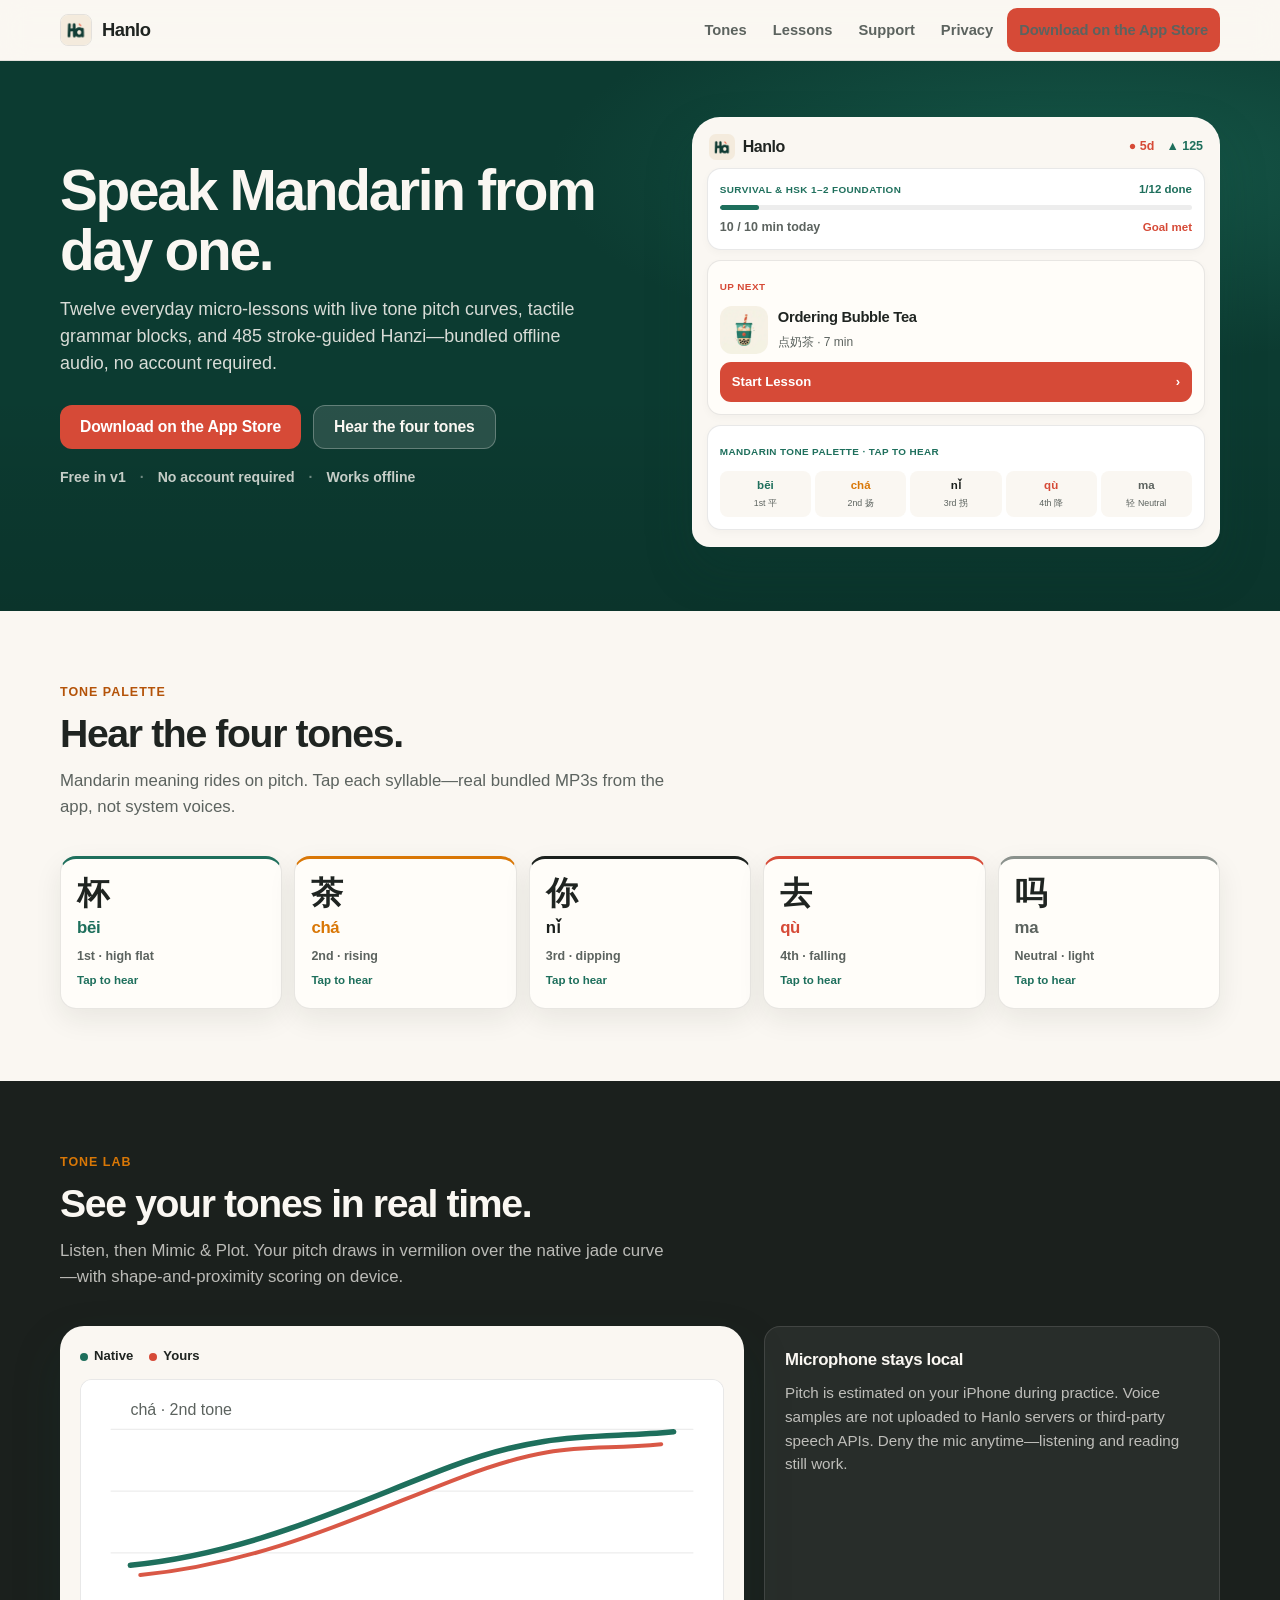
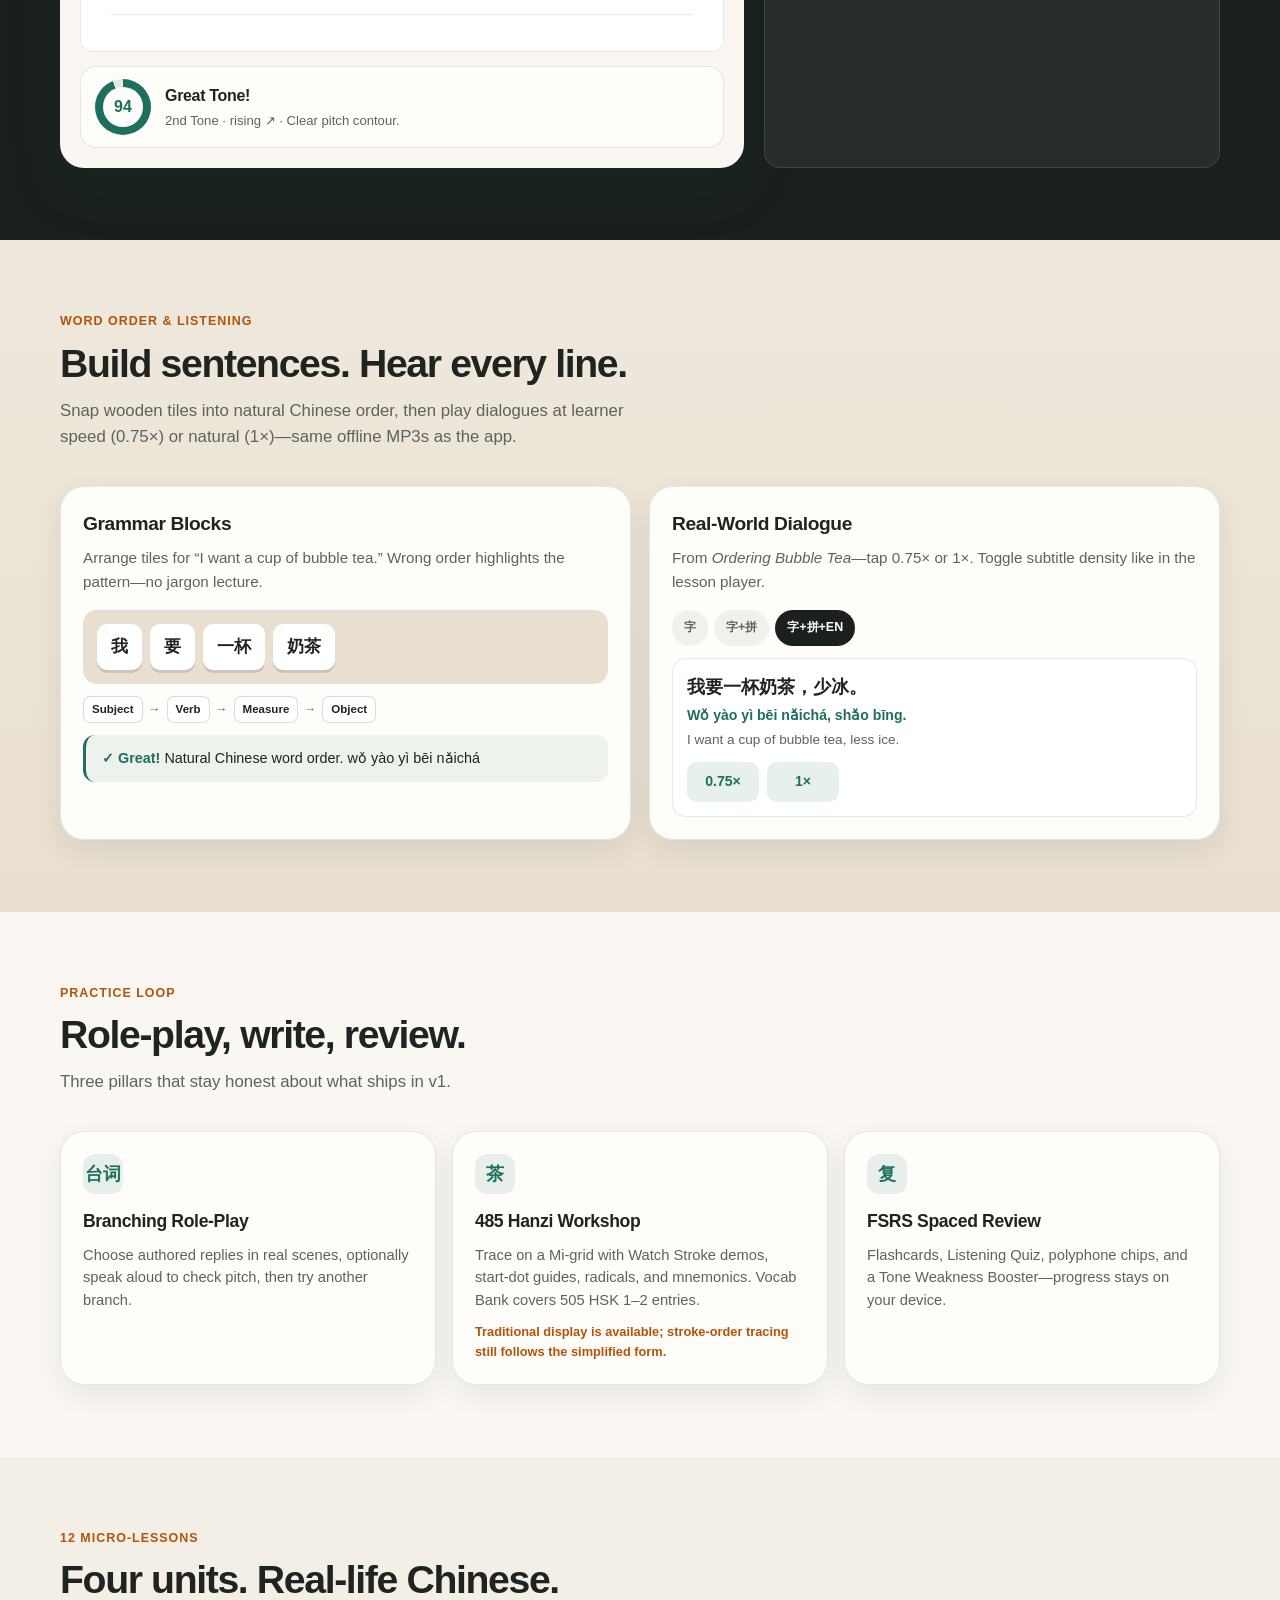
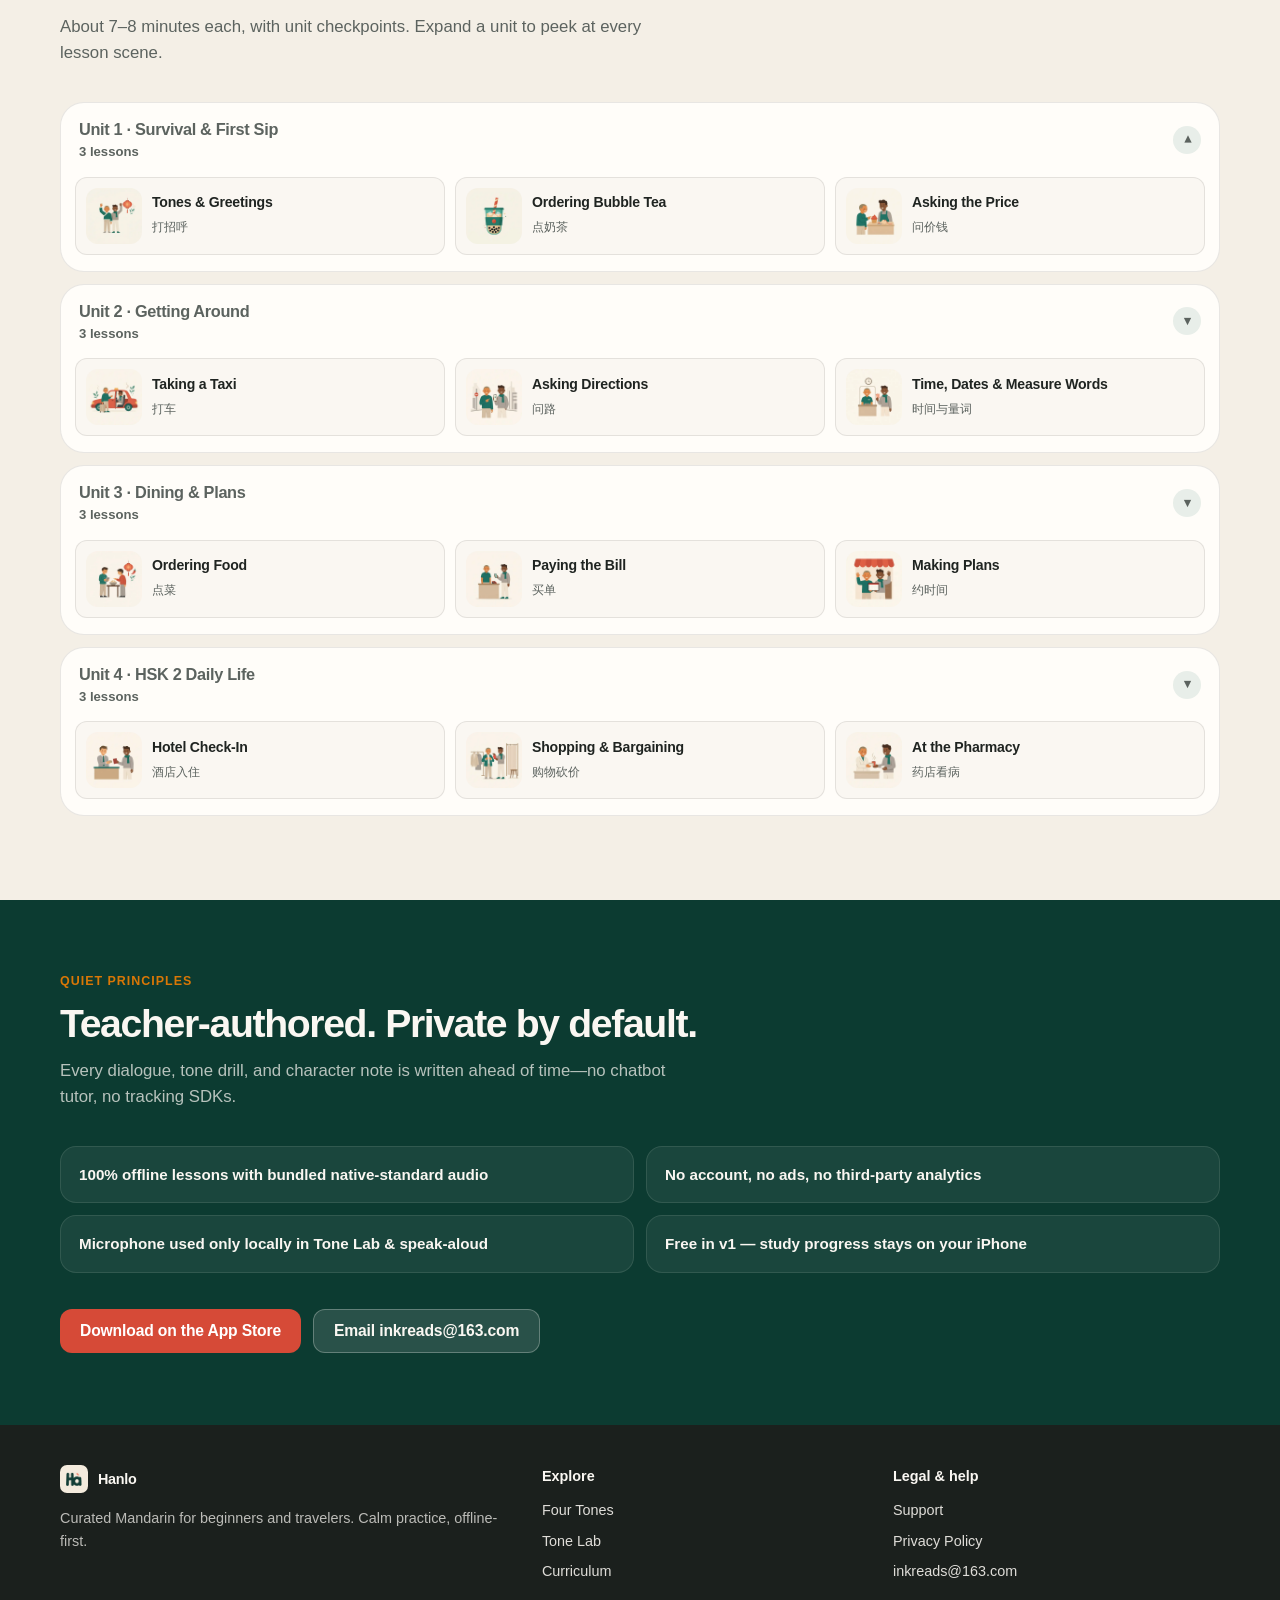
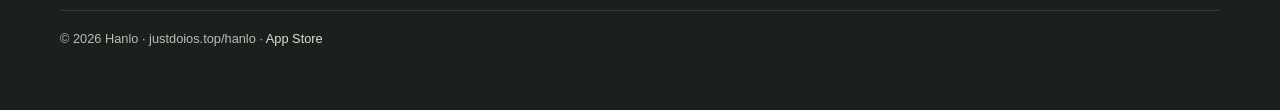
==== commit f3cf34f5: "Point Hanlo CTAs at App Store listing id 6837873922 Replace Coming Soon mailto placeholders with the" ====
--- a/hanlo/index.html
+++ b/hanlo/index.html
@@ -7,6 +7,7 @@
   <meta name="description" content="Hanlo is a calm, offline Mandarin app for beginners and travelers: live Tone Lab pitch curves, grammar blocks, 485 stroke-guided Hanzi, and 12 real-life lessons. Free in v1, no account required." />
   <link rel="canonical" href="https://justdoios.top/hanlo/" />
   <meta name="theme-color" content="#0C3B31" />
+  <meta name="apple-itunes-app" content="app-id=6837873922" />
 
   <meta property="og:type" content="website" />
   <meta property="og:url" content="https://justdoios.top/hanlo/" />
@@ -37,10 +38,13 @@
     "description": "Offline Mandarin learning with live Tone Lab pitch curves, grammar blocks, 485 stroke-guided Hanzi, and 12 real-life micro-lessons.",
     "url": "https://justdoios.top/hanlo/",
     "image": "https://justdoios.top/hanlo/assets/brand/og-hanlo.jpg",
+    "downloadUrl": "https://apps.apple.com/app/id6837873922",
+    "installUrl": "https://apps.apple.com/app/id6837873922",
     "offers": {
       "@type": "Offer",
       "price": "0",
-      "priceCurrency": "USD"
+      "priceCurrency": "USD",
+      "url": "https://apps.apple.com/app/id6837873922"
     }
   }
   </script>
@@ -61,7 +65,7 @@
           <li><a href="./support.html">Support</a></li>
           <li><a href="./privacy.html">Privacy</a></li>
           <li class="nav-cta">
-            <a class="btn btn--primary" data-cta="mail" data-cta-label="Get on the App Store" href="mailto:inkreads@163.com?subject=Hanlo%20iOS%20release%20reminder">Coming Soon to iOS</a>
+            <a class="btn btn--primary" data-cta="store" data-cta-label="Download on the App Store" href="https://apps.apple.com/app/id6837873922">Download on the App Store</a>
           </li>
         </ul>
       </nav>
@@ -79,7 +83,7 @@
             and 485 stroke-guided Hanzi—bundled offline audio, no account required.
           </p>
           <div class="hero__actions">
-            <a class="btn btn--primary" data-cta="mail" data-cta-label="Get on the App Store" href="mailto:inkreads@163.com?subject=Hanlo%20iOS%20release%20reminder">Coming Soon to iOS</a>
+            <a class="btn btn--primary" data-cta="store" data-cta-label="Download on the App Store" href="https://apps.apple.com/app/id6837873922">Download on the App Store</a>
             <a class="btn btn--ghost" href="#tones">Hear the four tones</a>
           </div>
           <p class="meta-row" aria-label="Product facts">
@@ -87,7 +91,6 @@
             <span>No account required</span>
             <span>Works offline</span>
           </p>
-          <p class="hero__note" style="margin-top:14px">Want a launch note? Email <a href="mailto:inkreads@163.com" style="color:#FAF7F2">inkreads@163.com</a>.</p>
         </div>
 
         <div class="product-board reveal" aria-hidden="false">
@@ -479,7 +482,7 @@
           <li>Free in v1 — study progress stays on your iPhone</li>
         </ul>
         <div class="close-cta reveal">
-          <a class="btn btn--primary" data-cta="mail" data-cta-label="Get on the App Store" href="mailto:inkreads@163.com?subject=Hanlo%20iOS%20release%20reminder">Coming Soon to iOS</a>
+          <a class="btn btn--primary" data-cta="store" data-cta-label="Download on the App Store" href="https://apps.apple.com/app/id6837873922">Download on the App Store</a>
           <a class="btn btn--ghost" href="mailto:inkreads@163.com">Email inkreads@163.com</a>
         </div>
       </div>
@@ -509,7 +512,7 @@
           <a href="mailto:inkreads@163.com">inkreads@163.com</a>
         </div>
       </div>
-      <p class="footer__copy">© 2026 Hanlo · justdoios.top/hanlo · Coming soon to iOS</p>
+      <p class="footer__copy">© 2026 Hanlo · justdoios.top/hanlo · <a href="https://apps.apple.com/app/id6837873922">App Store</a></p>
     </div>
   </footer>
 
